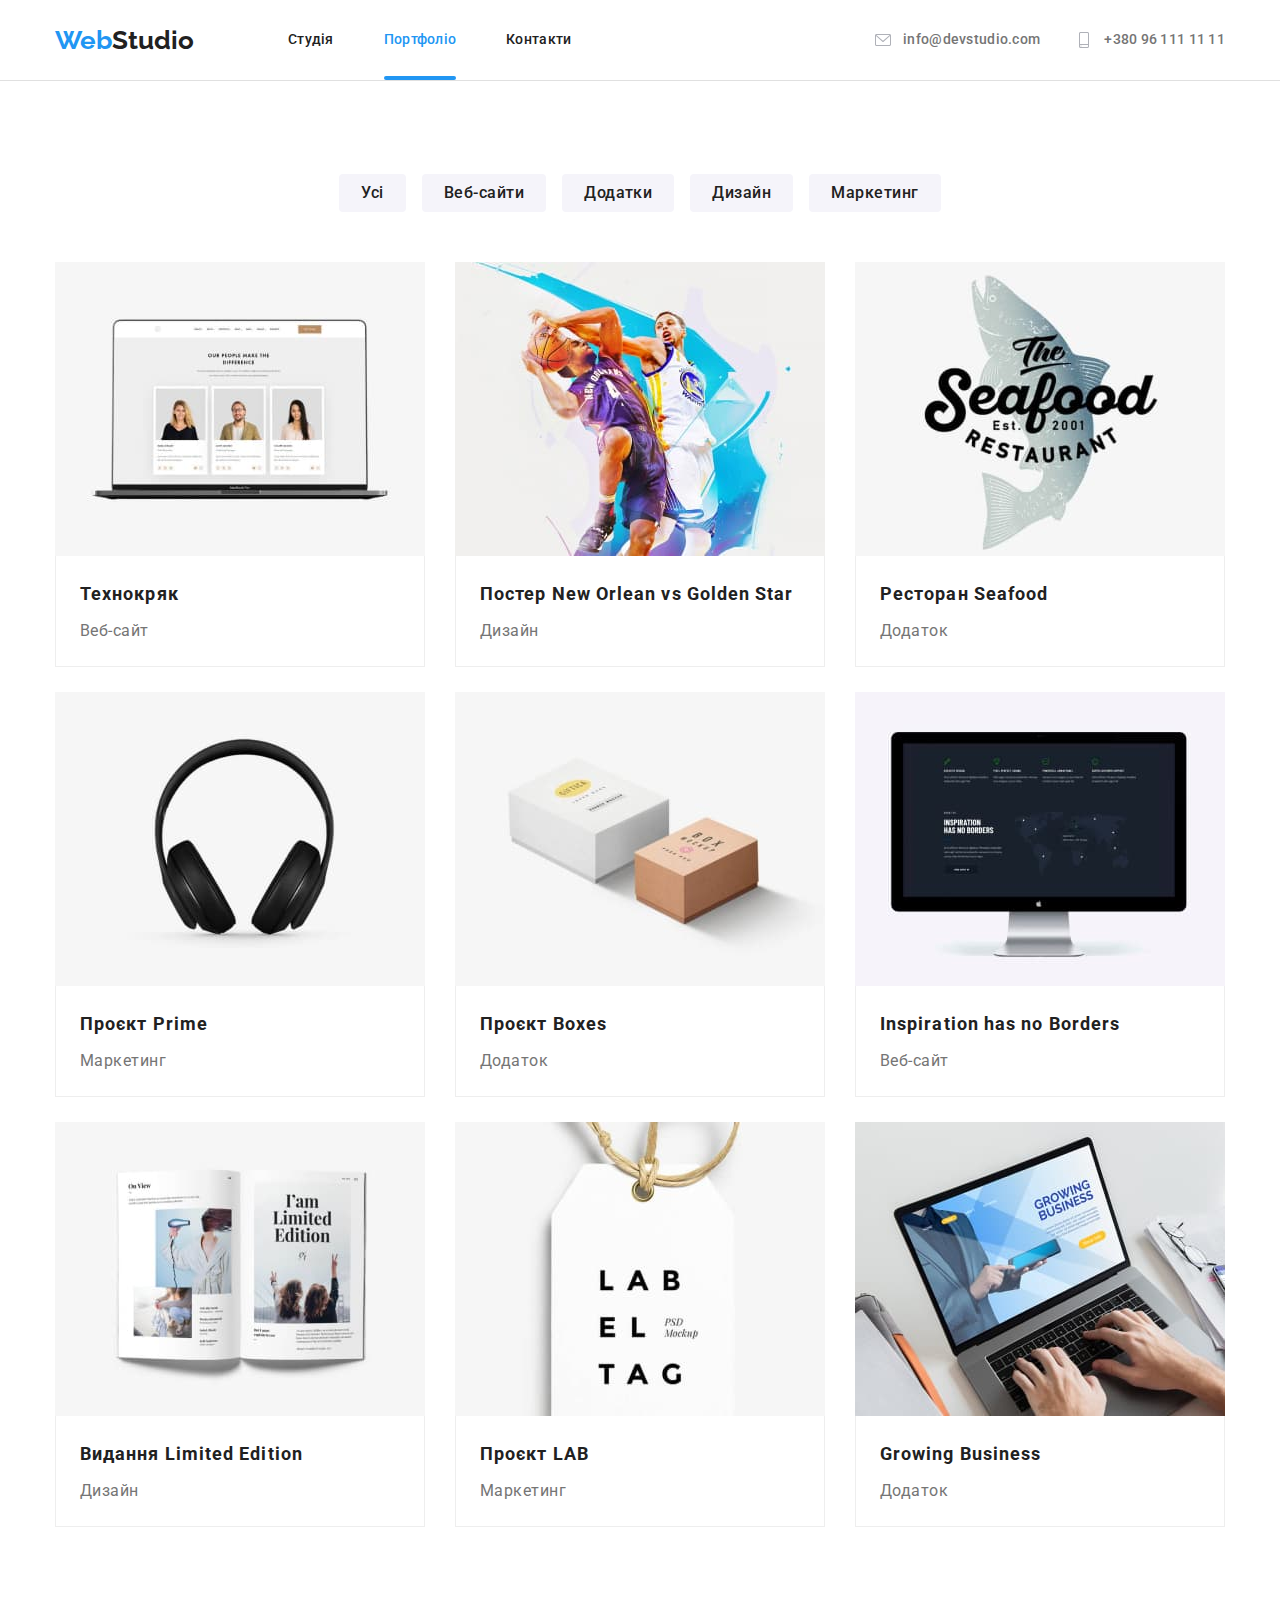
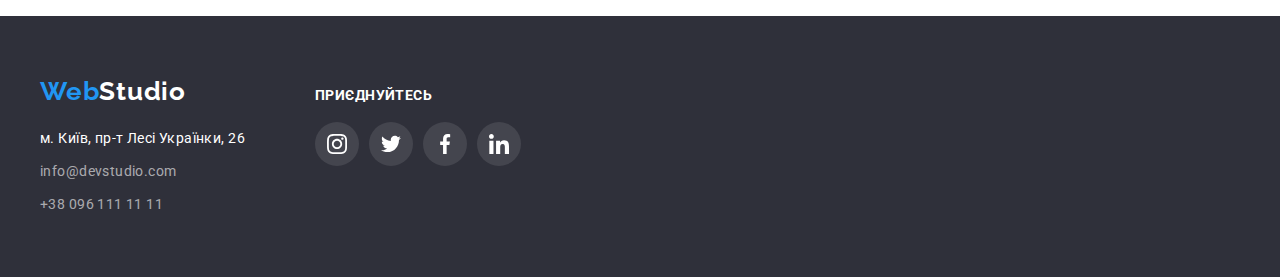
==== portfolio.html @ c7a3c095 "v6" ====
<!DOCTYPE html>
<html lang="en">
<head>
    <meta charset="UTF-8">
    <meta http-equiv="X-UA-Compatible" content="IE=edge">
    <meta name="viewport" content="width=device-width, initial-scale=1.0">
    <title>Portfolio</title>
    <link rel="preconnect" href="https://fonts.googleapis.com">
    <link rel="preconnect" href="https://fonts.gstatic.com" crossorigin>
    <link href="https://fonts.googleapis.com/css2?family=Raleway:wght@700&family=Roboto:wght@400;500;700;900&display=swap" rel="stylesheet">
    <link rel="stylesheet" href="https://cdnjs.cloudflare.com/ajax/libs/modern-normalize/1.1.0/modern-normalize.min.css">
    <link href="./css/styles.css" rel="stylesheet">
</head>

<body>
    <header class="header">
        <div class="conteiner div-header">
            <a class="logo-studio" href="./index.html"><span class="logo-web">Web</span>Studio</a>
    
    
    
            <nav class="nav-link">
                <ul class="nav-links">
    
                    <li class="link-item"><a href="./index.html" class="link">Студія</a></li>
                    <li class="link-item"><a href="./portfolio.html" class="link current">Портфоліо</a></li>
                    <li class="link-item"><a href="#" class="link">Контакти</a></li>
                </ul>
    
            </nav>
    
    
            <ul class="link-contacts">
                <li class="link-item">
                    <a href="mailto:info@devstudio.com" class="mailto">
    
                        <svg class="header-icons" width="20px" height="16px">
    
                            <use href="./images/icons.svg#icon-envelope"></use>
    
                        </svg>
    
                        info@devstudio.com
    
                    </a>
                </li>
    
                <li class="link-item">
                    <a href="tel:+380961111111" class="tel">
                        <svg class="header-icons" width="20px" height="16px">
    
                            <use href="./images/icons.svg#icon-smartphone"></use>
    
                        </svg>
                        +380 96 111 11 11
                    </a>
                </li>
            </ul>
    
        </div>
    
    </header>
    <main class="main-flex">
        
        <section class="section-property section">
            
                
                <h1 class="visually-hidden">Наші проекти</h1>
                <ul class="buttons-filters">
                    <li><button type="button" class="button-filter all">Усі</button></li>
                    <li><button type="button" class="button-filter">Веб-сайти</button></li>
                    <li><button type="button" class="button-filter">Додатки</button></li>
                    <li><button type="button" class="button-filter">Дизайн</button></li>
                    <li><button type="button" class="button-filter">Маркетинг</button></li>
                </ul>
                


             
                <ul class="cards-title">
                    
                    <li class="cards">
                        
                            
                        <a href="#" class="hover-a"> 
                                
                            <div class="description">

                                <img src="./images/texnocrack.jpg" alt="фото" width="370" style="display: block;">
                                <p class="description-text">
                                    Ресурс пропонує комплексні пропозиції з різним рівнем функціоналу та сервісів. 
                                    Все це дозволить відвідувачу отримати вичерпні відомості про компанію чи приватну особу.
                                </p>
                            </div>

                            <div class="cards-text">
                                <h2>Технокряк</h2> 
                                <p>Веб-сайт</p>
                            </div>
                                    
                        </a>
                            
                       
                    </li>

                    <li class="cards">
                        <a href="#" class="hover-a">
                            <div class="description">
                                <img src="./images/bascetball.jpg" alt="фото" width="370" style="display: block;">
                                <p class="description-text">
                                    Ресурс пропонує комплексні пропозиції з різним рівнем функціоналу та сервісів.
                                    Все це дозволить відвідувачу отримати вичерпні відомості про компанію чи приватну особу.
                                </p>
                            </div>
                            
                            <div class="cards-text">
                                <h2>Постер New Orlean vs Golden Star</h2> 
                                <p>Дизайн</p>
                            </div>    
                        </a>
                    </li>

                    <li class="cards">
                        <a href="#" class="hover-a">
                            <div class="description">
                            
                                <img src="./images/restaurant.jpg" alt="фото" width="370" style="display: block;">
                                <p class="description-text">
                                    Ресурс пропонує комплексні пропозиції з різним рівнем функціоналу та сервісів.
                                    Все це дозволить відвідувачу отримати вичерпні відомості про компанію чи приватну особу.
                                </p>
                            </div>

                            <div class="cards-text">
                                <h2>Ресторан Seafood</h2> 
                                <p>Додаток</p>
                            </div>    
                        </a>
                    </li>

                    <li class="cards">
                        <a href="#" class="hover-a">
                            <div class="description">
                            
                                <img src="./images/headset.jpg" alt="фото" width="370" style="display: block;">
                                <p class="description-text">
                                    Ресурс пропонує комплексні пропозиції з різним рівнем функціоналу та сервісів.
                                    Все це дозволить відвідувачу отримати вичерпні відомості про компанію чи приватну особу.
                                </p>
                            </div>

                            <div class="cards-text">
                                <h2>Проєкт Prime</h2> 
                                <p>Маркетинг</p>
                            </div>    
                        </a>
                    </li>

                    <li class="cards">
                        <a href="#" class="hover-a">
                            <div class="description">
                            
                                <img src="./images/boxs.jpg" alt="фото" width="370" style="display: block;">
                                <p class="description-text">
                                    Ресурс пропонує комплексні пропозиції з різним рівнем функціоналу та сервісів.
                                    Все це дозволить відвідувачу отримати вичерпні відомості про компанію чи приватну особу.
                                </p>
                            </div>

                            <div class="cards-text">
                                <h2>Проєкт Boxes</h2> 
                                <p>Додаток</p>
                            </div>    
                        </a>
                    </li>

                    <li class="cards">
                        <a href="#" class="hover-a">
                            <div class="description">
                            
                                <img src="./images/computer.jpg" alt="фото" width="370" style="display: block;">
                                <p class="description-text">
                                    Ресурс пропонує комплексні пропозиції з різним рівнем функціоналу та сервісів.
                                    Все це дозволить відвідувачу отримати вичерпні відомості про компанію чи приватну особу.
                                </p>
                            </div>

                            <div class="cards-text">
                                <h2>Inspiration has no Borders</h2> 
                                <p>Веб-сайт</p>
                            </div>    
                        </a>
                    </li>

                    <li class="cards">
                        <a href="#" class="hover-a">
                            <div class="description">
                            
                                <img src="./images/limitededition.jpg" alt="фото" width="370" style="display: block;">
                                <p class="description-text">
                                    Ресурс пропонує комплексні пропозиції з різним рівнем функціоналу та сервісів.
                                    Все це дозволить відвідувачу отримати вичерпні відомості про компанію чи приватну особу.
                                </p>
                            </div>

                            <div class="cards-text">
                                <h2>Видання Limited Edition</h2> 
                                <p>Дизайн</p>
                            </div>    
                        </a>
                    </li>

                    <li class="cards">
                        <a href="#" class="hover-a">
                            <div class="description">
                            
                                <img src="./images//labeltag.jpg" alt="фото" width="370" style="display: block;">
                                <p class="description-text">
                                    Ресурс пропонує комплексні пропозиції з різним рівнем функціоналу та сервісів.
                                    Все це дозволить відвідувачу отримати вичерпні відомості про компанію чи приватну особу.
                                </p>
                            </div>

                            <div class="cards-text">
                                <h2>Проєкт LAB</h2> 
                                <p>Маркетинг</p>
                            </div>    
                        </a>
                        
                    </li>

                    <li class="cards">
                        <a href="#" class="hover-a">
                            <div class="description">
                            
                                <img src="./images/growingbusiness.jpg" alt="фото" width="370" style="display: block;">
                                <p class="description-text">
                                    Ресурс пропонує комплексні пропозиції з різним рівнем функціоналу та сервісів.
                                    Все це дозволить відвідувачу отримати вичерпні відомості про компанію чи приватну особу.
                                </p>
                            </div>

                            <div class="cards-text">
                                <h2>Growing Business</h2> 
                                <p>Додаток</p>
                            </div>    
                        </a>
                    </li>
                </ul>
            
            </section>
            
    </main>

    <footer class="footer">
        <div class="conteiner-footer">
            <div class="text-footer">
                <a class="logo-studio-footer" href="/index.html"><span class="logo-web">Web</span>Studio</a>
    
    
                <address>
    
    
    
                    <ul class="link-footer-css">
                        <li>
                            <a href="https://goo.gl/maps/pFW4mfFTcQWzBByp8" target="_blank " rel="noreferrer noopener"
                                class="footer-adress">м. Київ, пр-т Лесі Українки, 26</a>
                        </li>
    
                        <li>
                            <a href="mailto:info@devstudio.com" class="link-footer">info@devstudio.com</a>
                        </li>
    
                        <li>
                            <a href="tel:+380961111111" class="link-footer">+38 096 111 11 11</a>
                        </li>
                    </ul>
                </address>
            </div>
    
            <div class="div-soc-links">
                <h2>Приєднуйтесь</h2>
    
                <ul class="footer-soc-list">
                    <li class="footer-soc-item">
                        <a href="#" class="footer-soc-link">
    
                            <svg class="footer-soc-icons" width="20px" height="20px">
    
                                <use href="./images/icons.svg#icon-instagram"></use>
    
                            </svg>
                        </a>
                    </li>
    
                    <li class="footer-soc-item">
                        <a href="#" class="footer-soc-link">
    
                            <svg class="footer-soc-icons" width="20px" height="20px">
    
                                <use href="./images/icons.svg#icon-twitter"></use>
    
                            </svg>
                        </a>
                    </li>
                    <li class="footer-soc-item">
                        <a href="#" class="footer-soc-link">
    
                            <svg class="footer-soc-icons" width="20px" height="20px">
    
                                <use href="./images/icons.svg#icon-facebook"></use>
    
                            </svg>
                        </a>
                    </li>
                    <li class="footer-soc-item">
                        <a href="#" class="footer-soc-link">
    
                            <svg class="footer-soc-icons" width="20px" height="20px">
    
                                <use href="./images/icons.svg#icon-linkedin"></use>
    
                            </svg>
                        </a>
                    </li>
                </ul>
            </div>
        </div>
    </footer>
    
</body>
</html>
---- css/styles.css ----
:root { 
    --tittle-text-color : #212121;
    --accent-color: #2196F3;
    --paragraf-text-color: #757575;
    --icons-text-color: #AFB1B8;
    --timing-function: cubic-bezier(0.4, 0, 0.2, 1);
}
/*-------------------------------------------------header-------------------------------------------*/

.logo-web {
    color: var(--accent-color);
    font-family: 'Raleway';
    font-style: normal;
    font-weight: 700;
    font-size: 26px;
    line-height: 1.19;
   
}

.logo-studio {
        color: var(--tittle-text-color);
        font-family: 'Raleway';
        font-style: normal;
        font-weight: 700;
        font-size: 26px;
        line-height: 31px; 
        
        margin-right: 94px;
        
}
.div-header { 
 display: flex;
} 
.link {

    position: relative;

    font-family: 'Roboto';
    font-style: normal;
    font-weight: 500;
    font-size: 14px;
    line-height: 1.14;
    letter-spacing: 0.02em;
    color: var(--tittle-text-color);
    padding: 32px 0px ;
    display: block;               
}

.link::after { 
    position: absolute;
    content: '';
    width: 100%;
    height: 4px;

    display: block;
    border-radius: 2px;
    background-color: var(--accent-color);
    bottom: 0;
    left: 0;
    opacity: 0;
    transition: 250ms var(--timing-function);
}

.link:hover::after { 
    opacity: 1;
}
.current::after { opacity: 1;}
.current {
    color: var(--accent-color);
    
}

.link:hover , .link-footer:hover { 
    color:var(--accent-color); 
    transition: 250ms  var(--timing-function);
}
.link:focus, .link-footer:focus { 
    color: var(--accent-color); 
    transition: 250ms var(--timing-function);
}
    
a {text-decoration: none;}
li {list-style: none;}
    
.mailto { 
            
            font-family: 'Roboto';
            font-style: normal;
            font-weight: 500;
            font-size: 14px;
            line-height: 1.14;
            letter-spacing: 0.02em;
            color: var(--paragraf-text-color);
            padding: 32px 0px;
            display: flex;
            align-items: center;

            
             
}
            
.mailto:hover , .tel:hover , .footer-adress:hover {color: var(--accent-color); transition: 250ms var(--timing-function);}
.mailto:focus, .tel:focus, .footer-adress:focus   {color: var(--accent-color); transition: 250ms var(--timing-function);} 

.tel    { 
                font-family: 'Roboto';
                font-style: normal;
                font-weight: 500;
                font-size: 14px;
                line-height: 1.14;
                letter-spacing: 0.02em;
            
                color: var(--paragraf-text-color);
                padding: 32px 0px;
                display: flex;
                align-items: center;
                
}


/* -----------------------------------------------------------tittle------------------------------------------------------------ */

.tittle { 
            font-family: 'Roboto';
            font-style: normal;
            font-weight: 900;
            font-size: 44px;
            line-height: 1.36; 
            color: #ffffff;

            text-align: center;
            margin-left: auto;
            margin-right: auto;
            
        
          

             
}



.tittle-button {
        background-color: var(--accent-color);
        box-shadow: 0px 4px 4px rgba(0, 0, 0, 0.15);
        border-radius: 4px; 
        border: none;
            font-family: 'Roboto';
            font-style: normal;
            font-weight: 700;
            font-size: 16px;
            line-height: 30px;
            color: #FFFFFF;
            display: block;
            
            padding: 10px 32px 10px 32px;
            margin-left: auto;
            margin-right: auto;
            
            
            margin-top: 30px;
        
        
}

.section { 
    
    padding-bottom: 94px;
   
    padding-top: 94px;
}

.tittle-button:hover { background-color :steelblue ; transition: 250ms var(--timing-function);}

/* ------------------------------------------------------------section-two------------------------------------------------------------- */

.section-two  h3 { 
        font-family: 'Roboto';
        font-style: normal;
        font-weight: 700;
        font-size: 14px;
        line-height: 1.14;
        letter-spacing: 0.03em;
        text-transform: uppercase;
        margin-bottom: 10px;
}
.section-two-flex { 
    display: flex;
    
    justify-content: center;
}
.section-two-flex li {
    margin-left: 30px;
    width: 270px; 
   
}
.section-two-flex li:first-child { margin: 0;}
.section-two p { 
        font-family: 'Roboto';
        font-style: normal;
        font-weight: 400;
        font-size: 14px;
        line-height: 1.71;
        letter-spacing: 0.03em;
        color: var(--paragraf-text-color);
}
/* ------------------------------------------------------------section-three------------------------------------------------------------- */

.tittle-photo  { padding-top: 0px;

}
.displayed { 
    
    margin-right: 30px;
}

.displayed-foto .displayed:last-child {
    margin: 0px;
}

.displayed-foto   {
    
    display:flex;
    
    justify-content: center;
}

.displayed-thumb { 
    position: relative;
}
.tittle-photo h2 { 
        font-family: 'Roboto';
        font-style: normal;
        font-weight: 700;
        font-size: 36px;
        line-height: 1.16;
        letter-spacing: 0.03em;
        color:var(--tittle-text-color);
        text-align: center;
        margin-bottom: 50px;
        
}


.displayed-text { 
    position: absolute;
   
}
.box-bkg {
        position: absolute;
        background: rgba(47, 48, 58, 0.8);
        width: 370px;
        height: 70px;
        bottom: 0;


    }
.box-bkg h3 {
    position: absolute;
    top: 50%;
    left: 50%;
    transform: translate(-50%, -50%);

        font-family: 'Roboto';
        font-style: normal;
        font-weight: 700;
        font-size: 14px;
        line-height: 0.87;
        text-align: center;
        letter-spacing: 0.03em;
        text-transform: uppercase;
    
        color: #FFFFFF;

}


/* ------------------------------------------------------------section-four------------------------------------------------------------- */
.team h2 { 
    font-family: 'Roboto';
    font-style: normal;
    font-weight: 700;
    font-size: 36px;
    line-height: 1.16;
    letter-spacing: 0.03em;
    color: var(--tittle-text-color);
    margin-bottom: 50px;
    text-align: center;  
    
    }


.team { 
        background: #F5F4FA ;
        
        background: #F5F4FA;
        
}

.team li { 
        box-shadow: 
        0px 1px 3px rgba(0, 0, 0, ),
        0px 1px 1px rgba(0, 0, 0, ),
        0px 2px 1px rgba(0, 0, 0, );
    
    
        background-color: #FFFFFF;
        
}

.conteiner-three { margin-top: 50px;}

.our-team {
    display: flex;
    justify-content: center;
    

}

.team-card img { 
    display: block;
    max-width: 270px;
    height: 260px;
    background: #F5F4FA;
}

.team-card { margin-left: 30px;}

.our-team .team-card:first-child { margin: 0}

.div-team-card {background: #FFFFFF;


        box-shadow: 0px 1px 3px rgba(0, 0, 0, 0.12), 0px 1px 1px rgba(0, 0, 0, 0.14), 0px 2px 1px rgba(0, 0, 0, 0.2);
        border-radius: 0px 0px 4px 4px; 
    
        background: #FFFFFF;
        padding-bottom: 30px;
        padding-top: 30px;
    
        

}


.team h3  { 
font-family: 'Roboto';
    font-style: normal;
    font-weight: 500;
    font-size: 16px;
    line-height: 1.18;
    letter-spacing: 0.03em;
    text-align: center;
    color: var(--tittle-text-color);
    margin-bottom: 10px;
    
    
 
}

.team p { 
    font-family: 'Roboto';
        font-style: normal;
        font-weight: 400;
        font-size: 16px;
        line-height: 1.18;
        letter-spacing: 0.03em;
        color:var(--paragraf-text-color);
        text-align: center; 
        margin-bottom: 16px;
        
      
}
/*-------------------------------------regular-customers----------------------------------------*/

.regular-customers { 
        font-family: 'Roboto';
        font-style: normal;
        font-weight: 700;
        font-size: 36px;
        line-height: 42px;
        text-align: center;
        letter-spacing: 0.03em;
    
        color: #212121;
}



/* ------------------------------------------------------------footer------------------------------------------------------------- */
.footer { 
    background-color: #2F303A;
    padding-top: 60px;
    padding-bottom: 60px;
    display: flex;
    
}


.footer-adress { 
    font-family: 'Roboto';
        font-style: normal;
        font-weight: 400;
        font-size: 14px;
        line-height: 1.71;
        letter-spacing: 0.03em;
        color: #FFFFFF;
        
}
.logo-studio-footer { 
    color: #FFFFFF;
    font-family: 'Raleway';
    font-style: normal;
    font-weight: 700;
    font-size: 26px;
    line-height: 1.19;
    letter-spacing: 0.03em;
    margin-bottom: 20px;
    display: block;

}
.link-footer-css li { 
  
    
  margin-bottom: 9px;
    
}
.link-footer-css li:last-child { margin: 0px;}


.link-footer  { 
            font-family: 'Roboto';
            font-style: normal;
            font-weight: 400;
            font-size: 14px;
            line-height: 1.71;
            letter-spacing: 0.03em;
            color: rgba(255, 255, 255, 0.6); 
            
}

.mailto-footer:hover , .tel-footer:hover { 
    text-decoration: underline;
    transition: 250ms var(--timing-function);
}




.button-filter {
    background: #F5F4FA;
    border-radius: 4px;
    font-family: 'Roboto';
    font-style: normal;
    font-weight: 500;
    font-size: 16px;
    line-height: 1.62;
    letter-spacing: 0.03em;
    border: none;
    color: var(--tittle-text-color);
    
    padding: 6px 22px;
    display: flex;
    
}

.buttons-filters { 
    display: flex;
    justify-content: center;
    
    
}
.buttons-filters li { margin-left: 16px;}
.buttons-filters li:first-child { margin-left: 0;}



.visually-hidden {
      position: absolute;
      width: 1px;
      height: 1px;
      margin: -1px;
      border: 0;
      padding: 0;
      white-space: nowrap;
      clip-path: inset(100%);
      clip: rect(0 0 0 0);
      overflow: hidden;
    }



/*------------cards-title-------------*/
.cards-title { 
    display: flex;
    flex-wrap: wrap;
    margin-top:  50px;
    justify-content: center;
   
    gap: 30px;
}

.cards-conteiner { 
    width: 1200px;
}
.cards { 
    background: #FFFFFF;
    width: 370px;
    height: 400px;
}

.cards:hover { 
    transition: 250ms var(--timing-function);
    box-shadow: 
    0px 1px 1px rgba(0, 0, 0, 0.12),
    0px 4px 4px rgba(0, 0, 0, 0.06),
    1px 4px 6px rgba(0, 0, 0, 0.16);
    }

.cards:focus {
    transition: 250ms var(--timing-function);
    box-shadow:
        0px 1px 1px rgba(0, 0, 0, 0.12),
        0px 4px 4px rgba(0, 0, 0, 0.06),
        1px 4px 6px rgba(0, 0, 0, 0.16);
}

.cards a { display: block;}
/*-----------------------description-animation and text ---------------------*/
.description {
    position: relative;
    overflow: hidden;
}

.description::before {
    content: '';
    position: absolute;
    background: rgba(33, 150, 243, 0.9);
    width: 100%;
    height: 100%;
    transform: translateY(101%);
    transition: 250ms var(--timing-function);
}
.hover-a:hover .description::before  {
    transform: translateY(0);
    transition: 250ms var(--timing-function);
}




.description-text {
    position: absolute;
    top: 0;
    left: 0;
    font-family: 'Roboto';
    font-style: normal;
    font-weight: 400;
    font-size: 18px;
    line-height: 28px;
    padding: 63px 24px;
    letter-spacing: 0.03em;
    color: #FFFFFF;
    transform: translateY(100%);
    transition: 250ms var(--timing-function);
}
.hover-a:hover .description-text {
    transform: translateY(0);
    transition: 250ms var(--timing-function);
}

.description:hover::before {  
    transform: translateY(0);
    transition: 250ms var(--timing-function);
}
.description-text:hover::before { 
        transform: translateY(0);
        transition: 250ms var(--timing-function); 
}
/*-----------------------FOCUS-description------------------------*/

.hover-a:focus .description::before {
    transform: translateY(0);
    transition: 250ms var(--timing-function);
}

.hover-a:focus .description-text {
    transform: translateY(0);
    transition: 250ms var(--timing-function);
}

.description:focus::before {
    transform: translateY(0);
    transition: 250ms var(--timing-function);
}
.description-text:focus::before {
    transform: translateY(0);
    transition: 250ms var(--timing-function);
}
/*---------------------------------------------------------*/

.main-flex { 
    display: flex;
    justify-content: center;
    width: 1200px;
margin-left: auto;
margin-right: auto;}
    


.cards-text h2 {
    font-family: 'Roboto';
    font-style: normal;
    font-weight: 700;
    font-size: 18px;
    line-height: 2;

    letter-spacing: 0.06em;

    color: var(--tittle-text-color);
    margin-bottom: 4px;
    
} 
.cards-text p { 
    font-family: 'Roboto';
    font-style: normal;
    font-weight: 400;
    font-size: 16px;
    line-height: 1.87;
    letter-spacing: 0.03em;
    color: var(--paragraf-text-color);
    }

.cards-text { 
    padding-left: 24px;
    padding-top: 20px;
    padding-bottom: 20px;
    padding-right: 24px;
    border: 1px solid #EEEEEE;
    border-top: none;
    
}
.button-filter:hover , .button-filter:focus {
    background-color: var(--accent-color);
    color: #FFFFFF;
    transition: 250ms var(--timing-function);
}
h1 , h2 ,h3 , h4, h5, h6 , p ,ul {
   margin: 0;
   padding: 0; 
 }






.header , .nav-links , .link-contacts 
{ 
    display: flex;
    
}




.nav-links li { margin-right: 50px ;}

.nav-links .link-item:last-child {margin: 0px;}

.link-contacts .link-item + .link-item { margin-left: 34px;}

.header {
    box-shadow: 0px 1px 0px rgba(0, 0, 0, 0.12);
}

.nav-links { margin:0 }


.link-contacts , .nav-links {
    
    margin-left: auto;
    
}




.conteiner {
    width: 1200px;
    
    padding: 0px 15px;
    align-items: center;
    margin-left: auto;
    margin-right: auto;
}

.conteiner-two {
    width: 1200px;
    margin-left: auto;
    margin-right: auto;
    align-items: center;
    

}



.conteiner-footer{
    position: relative;
    width: 1200px;
    margin-left: auto;
    margin-right: auto;
    display: flex;
    align-items: baseline;  

}
.conteiner-four { 
    width: 1230px;
    display: block;
    margin-left: auto;
    margin-right: auto;
    justify-content: center;
}

.our-advantages-list { display: flex;
    align-items: center;
    justify-content: center;
    margin-bottom: 27px;
    background: #F5F4FA;
    border-radius: 4px;
    width: 270px;
    height: 120px;
}

.tittle-section {
  

    padding: 200px 0px;
    max-width: 1600px;
    height: 600px;
    margin-left: auto;
    margin-right: auto;
    background-color: #2F303A;
    background-image: linear-gradient(to right,
            rgba(47, 48, 58, 0.4),
            rgba(47, 48, 58, 0.4)),


        url("../images/mainbckg.jpg");


    background-repeat: no-repeat;
    background-size: cover;
    background-position: center;
}


/*---------------------------------------HEADER ICONS--------------------------------*/




.header-icons { 
    fill: var(--icons-text-color);
    margin-right: 10px; 
}

.mailto:hover .header-icons {
    fill: var(--accent-color);
    transition: 250ms var(--timing-function);
}
.tel:hover .header-icons { 
    fill: var(--accent-color);
    transition: 250ms var(--timing-function);
}


.mailto:focus .header-icons {
    fill: var(--accent-color);
    transition: 250ms var(--timing-function);
}

.tel:focus .header-icons {
    fill: var(--accent-color);
    transition: 250ms var(--timing-function);
}







/*------------------our-advantages-list------------------*/
.our-advantages-list { 
    display: flex;
    
    
    gap: 35px;
    margin-bottom: 27px;
}
.our-advantages-item { 
    background: #F5F4FA;
    border-radius: 4px;
    
    display: flex;
    align-items: center;
    justify-content: center;
    width: 270px;
    height: 120px;
}





/*-------------TEAM  ICONS SVG---------------------------*/

.cards-soc-list {

    display: flex;
    justify-content: center;
    gap: 10px;
}

.cards-soc-item {
        width: 44px;
        height: 44px;
}



.cards-soc-link { 
    width: 100%;
    height:100%;
    border-radius: 50%;
    display: flex;
    align-items: center;
    justify-content: center;
    
    
}

.cards-soc-icons   { 
    fill: var(--icons-text-color);

}

.cards-soc-link:hover{ 
    background-color: var(--accent-color);
    transition: 250ms var(--timing-function);
}
.cards-soc-link:focus {
    background-color: var(--accent-color);
    transition: 250ms var(--timing-function);
}
.cards-soc-link:focus .cards-soc-icons {
    fill: #FFFFFF;
    transition: 250ms var(--timing-function);
}

.cards-soc-link:hover .cards-soc-icons {
    fill: #FFFFFF;
    transition: 250ms var(--timing-function);
}

/*---------------------regular-customers-icons----------------------*/

.regular-customers h2 {
    margin-bottom: 50px; 
    font-family: 'Roboto';
    font-style: normal;
    font-weight: 700;
    font-size: 36px;
    line-height: 0.85;
    text-align: center;
    letter-spacing: 0.03em;}

.regular-customers-list { 

    display: flex;
    justify-content: center;
    gap: 30px;

    
   
    
    
}
.regular-customers-item { 
    min-width: 170px;
    height: 92px;

    border: 1px solid #AFB1B8;
    border-radius: 4px;
    
}

.regular-customers-icons { 
        width: 106px;
        height: 60px;
} 

.regular-customers-link { 
        width: 100%;
        height: 100%;
        display: flex;
        align-items: center;
        justify-content: center;
}

.regular-customers-icons {
    fill: var(--icons-text-color);
  
}

.regular-customers-item:hover {
    border-color: var(--accent-color);
    transition: 250ms var(--timing-function);
}


.regular-customers-item:hover .regular-customers-icons {
    fill: var(--accent-color);
    transition: 250ms var(--timing-function);
}



.regular-customers-item:focus {
    
    border-color: var(--accent-color);
    transition: 250ms var(--timing-function);
}

.regular-customers-link:focus .regular-customers-icons {
    fill: var(--accent-color);
    transition: 250ms var(--timing-function);
}
    





/*--------------------------------footer-soc-link------------------------------*/

.footer-soc-list {
        
        display: flex;
        gap: 10px;
        
       
}

.footer-soc-link { 
    padding: 12px;
    width: 100%;
    height: 100%;
    border-radius: 50%;
    display: flex;
    align-items: center;
    justify-content: center;
    padding: 12px;
    background: rgba(255, 255, 255, 0.1);
    
}
.footer-soc-item
.footer-soc-icons { 
    fill: #FFFFFF;
}
.footer-soc-link:hover { 
    background: var(--accent-color);
    transition: 250ms var(--timing-function);
}

.footer-soc-link:focus {
     background: var(--accent-color);
    transition: 250ms var(--timing-function);
 }
/*-------------------------------------div -soc-icons*/

.div-soc-links h2 { 
    font-family: 'Roboto';
    font-style: normal;
    font-weight: 700;
    font-size: 14px;
    line-height: 0.85;
    letter-spacing: 0.03em;
    text-transform: uppercase;
    text-align: center;
    color: #FFFFFF;
    
    margin-bottom: 20px;
    text-align: left;
   
}



.text-footer { 
    
    margin-right: 70px;}

    /*-------------------------------BACKDROP- AND MODAL-WINDOW----------------------------*/
.backdrop  { 
        position: fixed;
        top: 0;
        left: 0;
        width: 100%;
        height: 100%;
        background: rgba(0, 0, 0, 0.2);
}

.backdrop.is-hidden {
        visibility: hidden; 
        opacity: 1;
        pointer-events: none;
}

.modal { 
        position: absolute;
        top: 50%;
        left: 50%;
        transform: translate(-50%, -50%);
       
        padding: 20px;
        min-width: 528px;
        min-height: 581px;
        background: #FFFFFF;
        border-radius: 4px;
        box-shadow: 
        0px 1px 3px rgba(0, 0, 0, 0.12),
        0px 1px 1px rgba(0, 0, 0, 0.14),
        0px 2px 1px rgba(0, 0, 0, 0.2);
}




 .modal-close-item{ 
    display: flex;
    justify-content: end;
    }
        
.modal-close-btn { 
        width: 30px;
        height: 30px;
        background: #FFFFFF;
        border: 1px solid rgba(0, 0, 0, 0.1);
        border-radius: 50%;
        margin-left: auto;
        display: flex;
        align-items: center;
        justify-content: ;
}  

.modal-icon-close {
    


    padding-top: 3px;
    padding-left: 2px;
    padding-right: 2px;
    
}

.modal-close-btn { }











.subscribe-tg-form {
    margin-left: 93px;
    width: auto;
}

.subscribe-tg-form button {

    width: 200px;
    height: 50px;
    background: #2196F3;
    box-shadow: 0px 4px 4px rgba(0, 0, 0, 0.15);
    border-radius: 4px;
    border: none;
        font-family: 'Roboto';
        font-style: normal;
        font-weight: 700;
        font-size: 16px;
        line-height: 30px;
        /* identical to box height, or 188% */
    
        display: flex;
        align-items: center;
        text-align: center;
        letter-spacing: 0.06em;
        padding: 10px 0px 10px 28px;
        color: #FFFFFF;
        
}

.subscribe-tg-form input  {
    width: 358px;
    height: 50px;
    background: #2F303A;
    border: 1px solid rgba(255, 255, 255, 0.3);
    filter: drop-shadow(0px 4px 4px rgba(0, 0, 0, 0.15));
    border-radius: 4px;
    margin-right: 12px;
    color: rgba(255, 255, 255, 0.6);
    padding: 15px 0 15px 16px;
    
}
.covn { 
    display: flex;  
    margin-top: 20px;
}

.subscribe-tg-form label {
    font-family: 'Roboto';
    font-style: normal;
    font-weight: 700;
    font-size: 14px;
    line-height: 16px;
    letter-spacing: 0.03em;
    text-transform: uppercase;

    color: #FFFFFF;
}
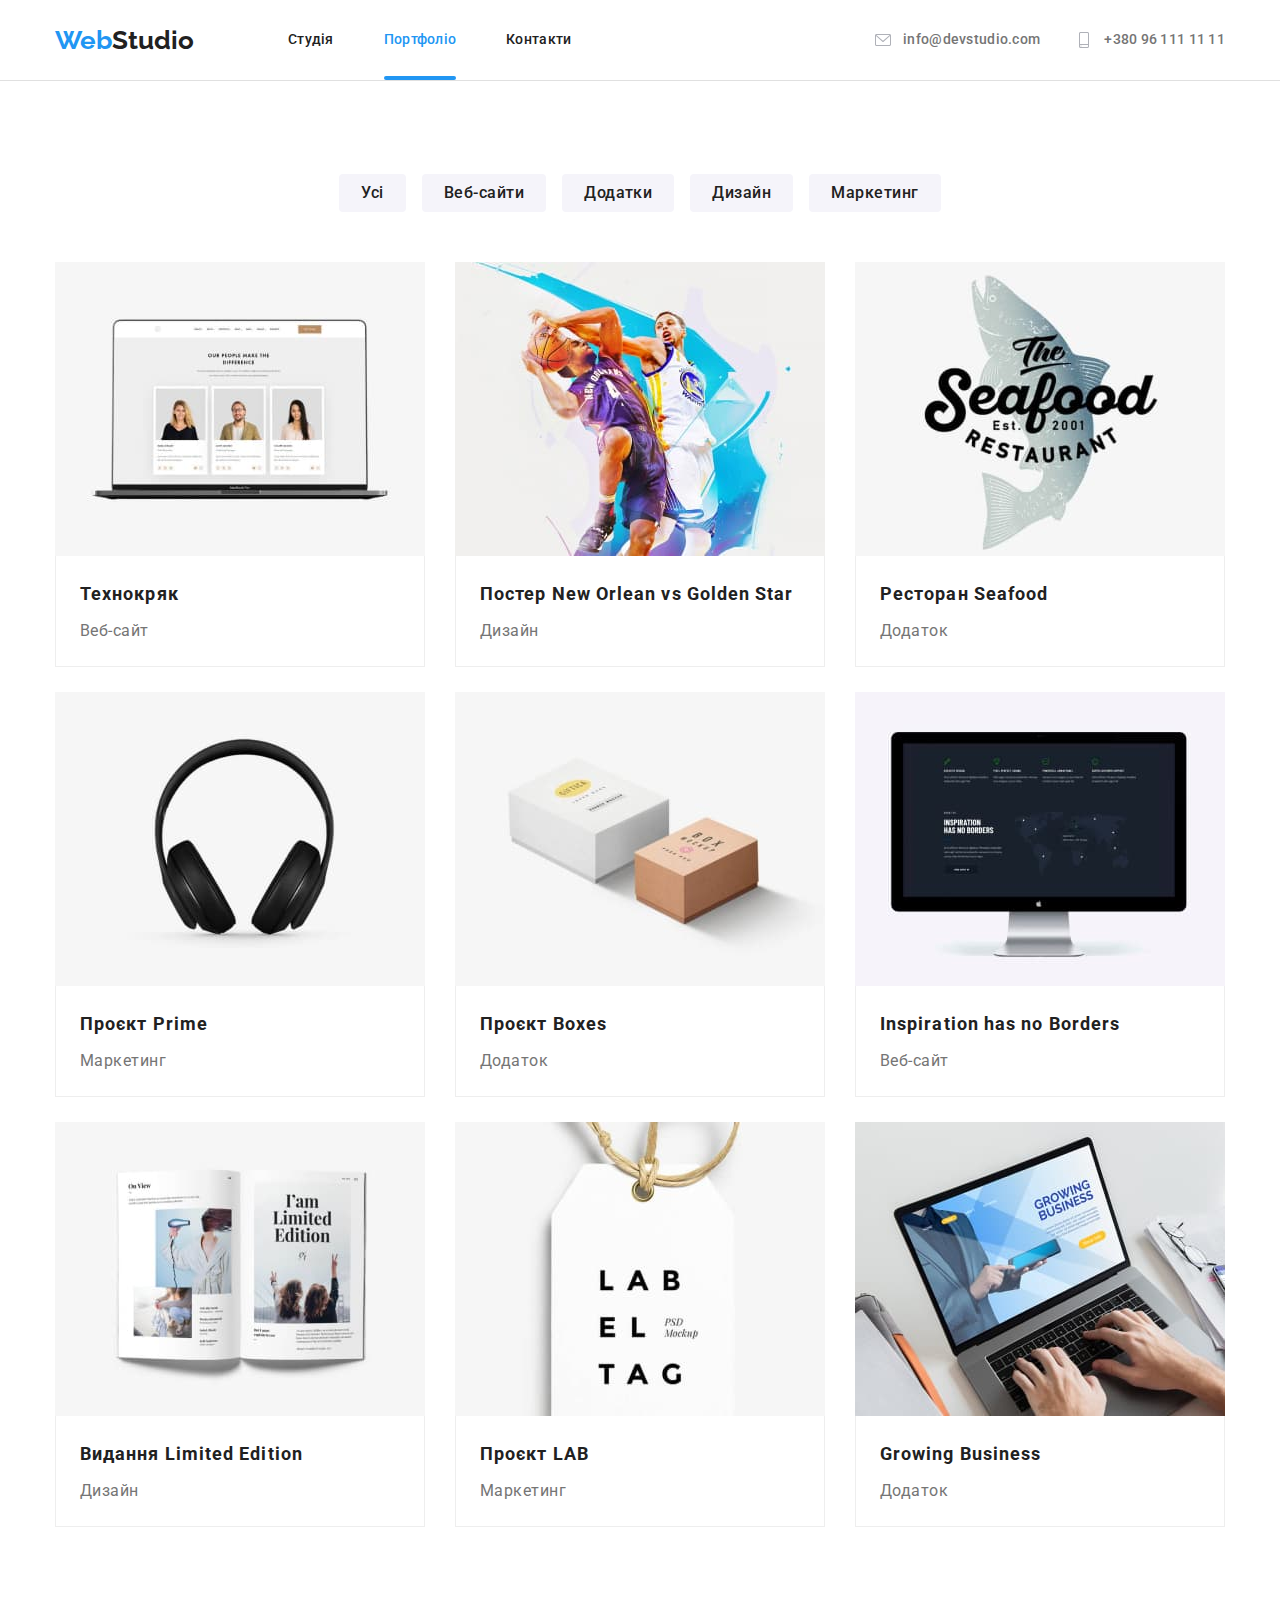
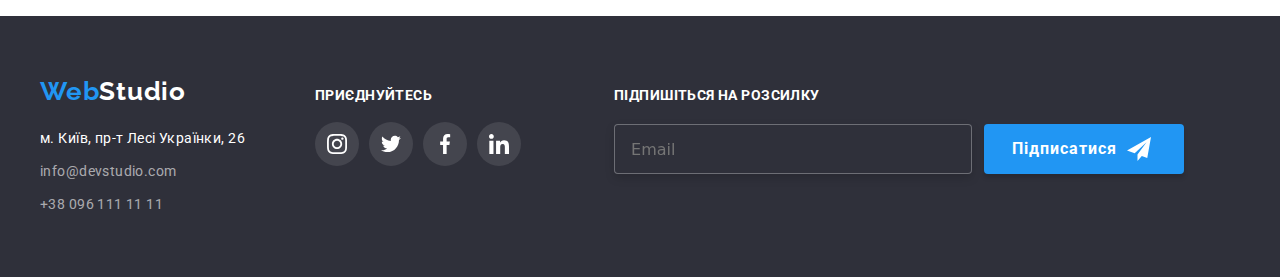
==== commit 997bc139: "v6.001" ====
--- a/portfolio.html
+++ b/portfolio.html
@@ -326,7 +326,36 @@
                     </li>
                 </ul>
             </div>
+
+            <div class="subscribe-tg">
+                <form class="subscribe-tg-form">
+            
+                    <label for="mail">Підпишіться на розсилку</label>
+                    <div class="covn">
+                        <input type="email" name="mail" id="mail" placeholder="Email">
+            
+            
+                        <button type="submit">Підписатися
+                            <svg class="subscribe-icon" width="20px" height="20px">
+            
+                                <use href="./images/iconsend.svg#icon-send"></use>
+            
+                            </svg>
+                        </button>
+            
+                    </div>
+            
+            
+                </form>
+            
+            </div>
+
         </div>
+
+
+
+
+
     </footer>
     
 </body>
--- a/css/styles.css
+++ b/css/styles.css
@@ -1096,14 +1096,14 @@
         font-style: normal;
         font-weight: 700;
         font-size: 16px;
-        line-height: 30px;
+        line-height: 0.53;
         /* identical to box height, or 188% */
     
         display: flex;
         align-items: center;
         text-align: center;
         letter-spacing: 0.06em;
-        padding: 10px 0px 10px 28px;
+        padding: 13px 28px 13px 28px;
         color: #FFFFFF;
         
 }
@@ -1135,4 +1135,13 @@
     text-transform: uppercase;
 
     color: #FFFFFF;
-}+}
+
+.subscribe-icon { 
+    margin-left: 10px;
+    display: flex;
+    align-items: center;
+    text-align: center;
+    width: 24px;
+    height: 24px;
+    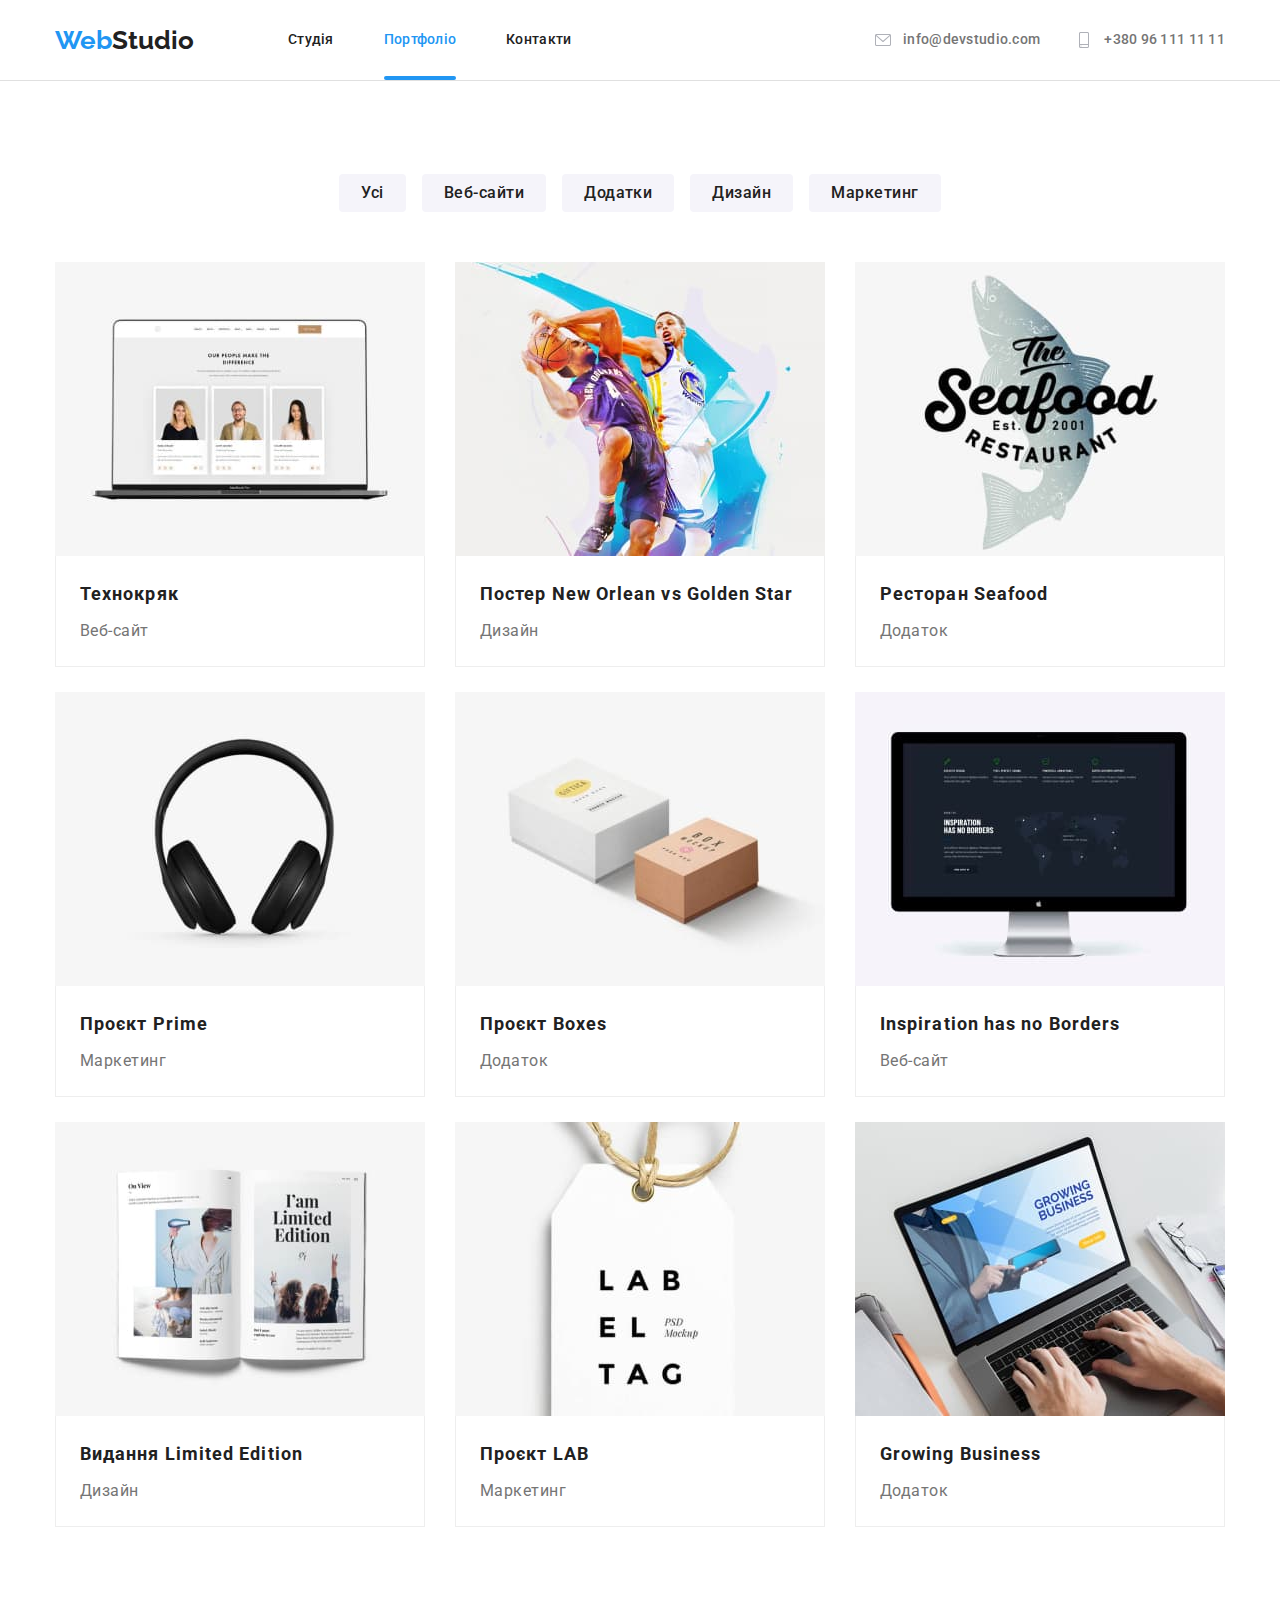
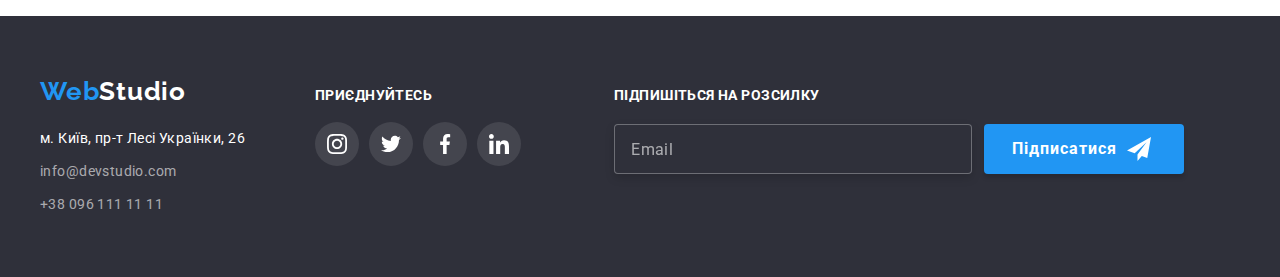
==== commit ebcc27f3: "v6.20" ====
--- a/portfolio.html
+++ b/portfolio.html
@@ -331,8 +331,8 @@
                 <form class="subscribe-tg-form">
             
                     <label for="mail">Підпишіться на розсилку</label>
-                    <div class="covn">
-                        <input type="email" name="mail" id="mail" placeholder="Email">
+                    <div class="subscribe-box">
+                        <input type="email" name="mail" id="mail"  required placeholder="Email">
             
             
                         <button type="submit">Підписатися
--- a/css/styles.css
+++ b/css/styles.css
@@ -149,8 +149,7 @@
             font-family: 'Roboto';
             font-style: normal;
             font-weight: 700;
-            font-size: 16px;
-            line-height: 30px;
+            line-height: calc(30/16);
             color: #FFFFFF;
             display: block;
             
@@ -158,7 +157,7 @@
             margin-left: auto;
             margin-right: auto;
             
-            
+            cursor: pointer;
             margin-top: 30px;
         
         
@@ -1018,6 +1017,7 @@
         visibility: hidden; 
         opacity: 1;
         pointer-events: none;
+       
 }
 
 .modal { 
@@ -1051,34 +1051,267 @@
         background: #FFFFFF;
         border: 1px solid rgba(0, 0, 0, 0.1);
         border-radius: 50%;
-        margin-left: auto;
+        position: absolute;
+        top: 8px;
+        right: 8px;
+        cursor: pointer;
         display: flex;
         align-items: center;
-        justify-content: ;
+        fill: var(--tittle-text-color);
+       
 }  
-
 .modal-icon-close {
-    
-
+    fill: currentColor;
 
     padding-top: 3px;
     padding-left: 2px;
     padding-right: 2px;
-    
-}
-
-.modal-close-btn { }
-
-
-
-
-
-
-
-
-
-
-
+
+}
+.modal-close-btn:hover { 
+    color: var(--accent-color);
+    transition: 250ms var(--timing-function);
+   
+}
+.modal-close-btn:hover + .modal-icon-close {
+    fill: var(--accent-color);
+    transition: 250ms var(--timing-function);
+}
+.modal-close-btn:focus {
+    color: var(--accent-color);
+    transition: 250ms var(--timing-function);
+    outline: none;
+}
+
+.modal-close-btn:focus + .modal-icon-close { 
+    fill: var(--accent-color);
+    transition: 250ms var(--timing-function);
+}
+
+
+
+
+
+
+
+.modal h2 { 
+    font-family: 'Roboto';
+    font-style: normal;
+    font-weight: 700;
+    font-size: 20px;
+    line-height: 23px;
+    text-align: center;
+    letter-spacing: 0.03em;
+
+    color: #212121;
+    margin-bottom: 12px;
+}
+
+.form-label {
+    font-family: 'Roboto';
+    font-style: normal;
+    font-weight: 400;
+    font-size: 12px;
+    line-height: 0.85;
+ 
+    letter-spacing: 0.01em;
+    color:var(--paragraf-text-color); 
+    display: flex;
+    flex-direction: column;
+}
+
+
+.modal-input {      
+    width: 100%;
+    border: 1px solid rgba(33, 33, 33, 0.2);
+    border-radius: 4px;
+   
+    
+}
+.modal-input:focus { 
+    border-color: var(--accent-color);
+    outline: none;
+    transition: 250ms var(--timing-function);
+    
+}
+.modal-input:focus + .modal-icons { 
+    fill: var(--accent-color);
+    transition: 250ms var(--timing-function);
+}
+
+.modal-input:hover {
+    border-color: var(--accent-color);
+    transition: 250ms var(--timing-function);
+}
+
+.modal-input:hover + .modal-icons {
+    fill: var(--accent-color);
+    transition: 250ms var(--timing-function);
+}
+
+
+.js-speaker-form input:last-child { 
+    margin: 0px;
+}
+
+
+.form-label { 
+ 
+    margin-bottom: 4px;
+}
+.js-speaker-form label:last-child {
+    margin: 0px;
+}
+.modal-input {
+    height: 40px;
+    padding-left: 35px;
+}
+.js-speaker-form { 
+    padding-left: 20px;
+    padding-right: 20px;
+}
+
+
+.comment-textarea {
+    resize: none;
+    width: 100%;
+    height: 120px;
+    padding: 12px 16px;
+    margin-bottom: 20px;
+    border: 1px solid rgba(33, 33, 33, 0.2);
+    border-radius: 4px;
+}
+
+.input-wrap { 
+    position: relative;
+    margin-top: 4px;
+    margin-bottom: 10px;
+}
+.modal-icons { 
+   width: 12px;
+   height: 12px;
+    position: absolute;
+    left: 12px;
+    top: 50%;
+    transform: translate(-0% , -60%);
+}
+/*--------------------------------Checkbox---------------------------------*/
+.form-checkbox {
+    display: flex;
+    justify-content: center;
+    position: relative;
+}
+
+.form-policy-label { 
+    
+    font-family: 'Roboto';
+    font-style: normal;
+    font-weight: 400;
+    
+    line-height: calc(21/14);
+    letter-spacing: 0.03em;
+    color: var(--paragraf-text-color);
+    display: flex;
+    align-items: center;
+    justify-content: center;
+    
+   
+   
+}
+.form-policy-label span { 
+    width: 16px;
+    height: 15px;
+    border: 2px solid var(--tittle-text-color);
+    border-radius: 2px;
+    margin-right: 8px;
+    display: flex;
+    align-items: center;
+    justify-content: center;
+    fill: transparent;
+}
+.form-policy-icon { 
+    width: 16px;
+    height: 15px;
+    fill: #FFFFFF
+}
+.form-checkbox-input { 
+    position: absolute;
+    top: 14px;
+    left: 30px;
+}
+
+.form-checkbox-input:checked + .form-policy-label span{ 
+    background-color: var(--accent-color);
+    border: none;
+    fill: #FFFFFF;
+   
+}
+
+.form-policy-link { 
+        text-align: center;
+        justify-content: center;
+    
+        font-family: 'Roboto';
+        font-style: normal;
+        font-weight: 400;
+        font-size: 14px;
+        line-height: 24px;
+        
+    
+        letter-spacing: 0.03em;
+    
+        color:var(--accent-color);
+        text-decoration: underline;
+}
+
+.comment-textarea:focus { 
+    border-color: var(--accent-color);
+    outline: none;
+    transition: 250ms var(--timing-function);
+}
+
+.comment-textarea:hover {
+    border-color: var(--accent-color);
+    transition: 250ms var(--timing-function);
+}
+
+
+
+/*------------------------btn-from-submit------------------------*/
+
+
+.btn-from-submit {
+    background: #188CE8;
+    box-shadow: 0px 4px 4px rgba(0, 0, 0, 0.15);
+    border-radius: 4px;
+    font-family: 'Roboto';
+    font-style: normal;
+    font-weight: 700;
+    font-size: 16px;
+    line-height: 30px;
+    letter-spacing: 0.06em;
+    color: #FFFFFF;
+
+    display: flex;
+    align-items: center;
+    text-align: center;
+    margin-left: auto;
+    margin-right: auto;
+    border: none;
+    width: 200px;
+    height: 50px;
+    padding: 10px 52px;
+    margin-top: 40px;
+   
+    
+    
+}
+
+.btn-from-submit:hover { 
+    background-color: steelblue;
+    transition: 250ms var(--timing-function);
+}
+/*------------------------------SUBSCRIBE EMAIL FOOTER ---------------------------*/
 .subscribe-tg-form {
     margin-left: 93px;
     width: auto;
@@ -1097,7 +1330,7 @@
         font-weight: 700;
         font-size: 16px;
         line-height: 0.53;
-        /* identical to box height, or 188% */
+        
     
         display: flex;
         align-items: center;
@@ -1105,7 +1338,27 @@
         letter-spacing: 0.06em;
         padding: 13px 28px 13px 28px;
         color: #FFFFFF;
-        
+        cursor: pointer;
+        
+}
+
+.subscribe-box { 
+    display: flex;
+    margin-top: 20px;
+}
+.subscribe-box input::placeholder {
+    font-family: 'Roboto';
+    font-style: normal;
+    font-weight: 400;
+    font-size: 16px;
+    line-height: 20px;
+   
+
+    display: flex;
+    align-items: center;
+    letter-spacing: 0.03em;
+
+    color: rgba(255, 255, 255, 0.6);
 }
 
 .subscribe-tg-form input  {
@@ -1120,10 +1373,7 @@
     padding: 15px 0 15px 16px;
     
 }
-.covn { 
-    display: flex;  
-    margin-top: 20px;
-}
+
 
 .subscribe-tg-form label {
     font-family: 'Roboto';
@@ -1144,4 +1394,4 @@
     text-align: center;
     width: 24px;
     height: 24px;
-    +}